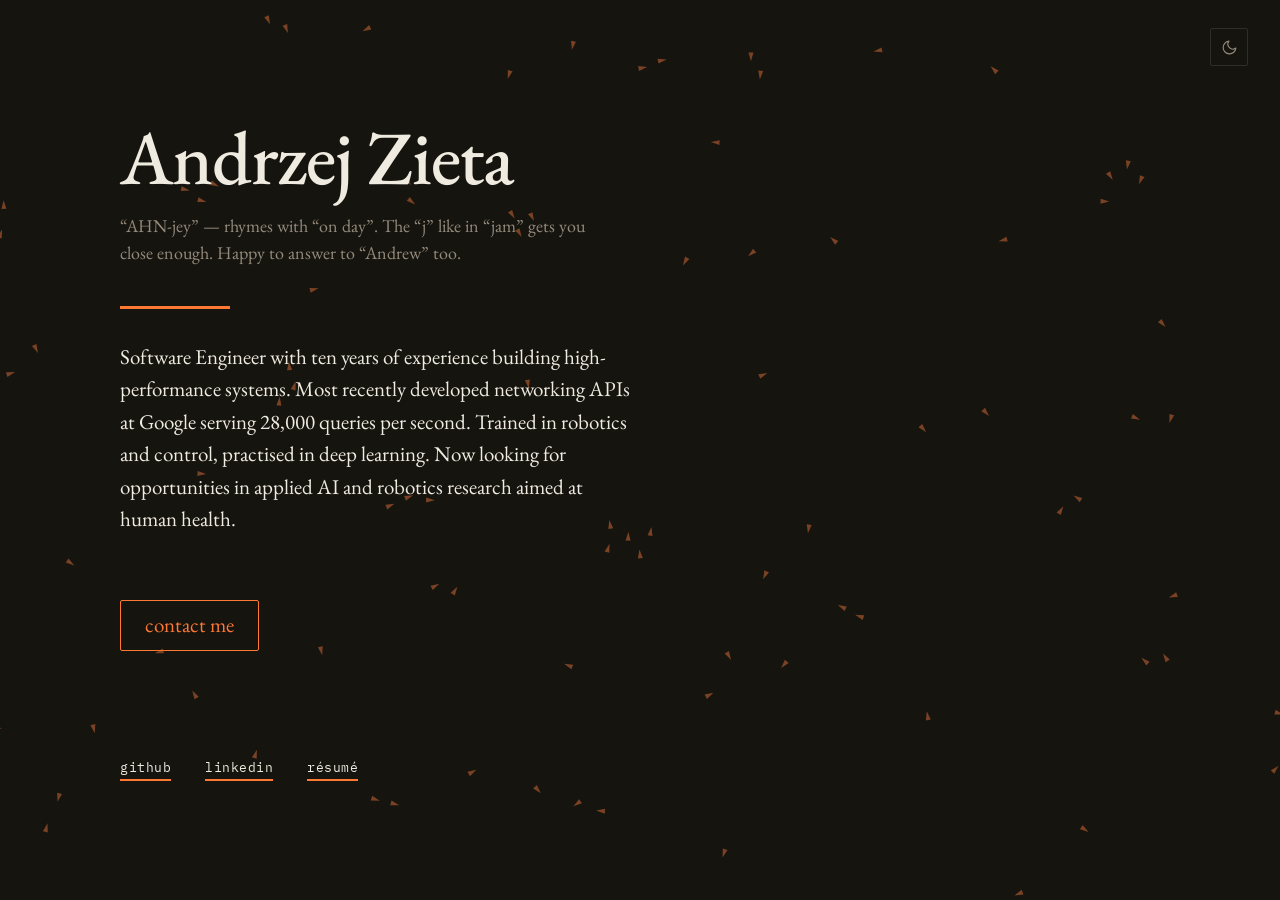
==== index.html @ e0896fff "Reword the closing line of the summary" ====
<!DOCTYPE html>
<html lang="en">
<head>
<meta charset="utf-8">
<meta name="viewport" content="width=device-width, initial-scale=1">
<title>Andrzej Zieta — Software Engineer</title>
<meta name="description" content="Andrzej Zieta — Software Engineer building high-performance systems, robotics and machine learning.">
<link rel="preconnect" href="https://fonts.googleapis.com">
<link rel="preconnect" href="https://fonts.gstatic.com" crossorigin>
<link rel="stylesheet" href="https://fonts.googleapis.com/css2?family=EB+Garamond:ital,wght@0,400;0,500;1,400&family=IBM+Plex+Mono:wght@400;500&display=swap">
<link rel="icon" type="image/png" href="favicon.png">
<link rel="stylesheet" href="css/styles.css">
<script>
  // Apply the stored theme before first paint to avoid a flash.
  (function () {
    var stored = localStorage.getItem('color-theme');
    if (stored !== 'light' && stored !== 'dark') return;
    document.documentElement.dataset.theme = stored;
  })();
</script>
</head>
<body>
  <canvas id="flock" aria-hidden="true"></canvas>

  <button id="theme-toggle" type="button" aria-label="Switch colour theme" title="Switch colour theme">
    <svg class="icon-sun" width="17" height="17" viewBox="0 0 24 24" fill="none" stroke="currentColor" stroke-width="1.6" stroke-linecap="round" stroke-linejoin="round" aria-hidden="true">
      <circle cx="12" cy="12" r="4.2"></circle>
      <path d="M12 2.4v2.2M12 19.4v2.2M4.2 4.2l1.6 1.6M18.2 18.2l1.6 1.6M2.4 12h2.2M19.4 12h2.2M4.2 19.8l1.6-1.6M18.2 5.8l1.6-1.6"></path>
    </svg>
    <svg class="icon-moon" width="17" height="17" viewBox="0 0 24 24" fill="none" stroke="currentColor" stroke-width="1.6" stroke-linecap="round" stroke-linejoin="round" aria-hidden="true">
      <path d="M21 12.8A9 9 0 1 1 11.2 3a7 7 0 0 0 9.8 9.8z"></path>
    </svg>
  </button>

  <main>
    <h1>Andrzej Zieta</h1>
    <p class="pronunciation">“AHN-jey” — rhymes with “on day”. The “j” like in “jam” gets you close enough. Happy to answer to “Andrew” too.</p>
    <hr class="rule">
    <p class="summary">Software Engineer with ten years of experience building high-performance systems. Most recently developed networking APIs at Google serving 28,000 queries per second. Trained in robotics and control, practised in deep learning. Now looking for opportunities in applied AI and robotics research aimed at human health.</p>

    <p class="cta"><a class="button" href="mailto:andrzejzieta@gmail.com">contact me</a></p>

    <nav class="links" aria-label="Profiles">
      <a href="https://www.github.com/zistabar" target="_blank" rel="noopener">github</a>
      <a href="https://www.linkedin.com/in/andrzej-zieta" target="_blank" rel="noopener">linkedin</a>
      <a href="https://drive.google.com/file/d/1kNOvYpzJ69HSVpzlXkBfioSwZXJhfryv/view" target="_blank" rel="noopener">résumé</a>
    </nav>
  </main>

  <aside id="footnote" hidden>
    <header>
      <span class="label">Footnote</span>
      <button id="footnote-close" type="button" aria-label="Close footnote">&times;</button>
    </header>
    <p>The little triangles drifting behind this page are
      <a href="https://en.wikipedia.org/wiki/Boids" target="_blank" rel="noopener"><em>boids</em></a>
      (Reynolds, 1986). No leader. Each one just avoids crowding, matches its neighbours' heading, drifts toward their centre.</p>
    <p class="muted">Starlings do it too, tracking their six or seven nearest neighbours.</p>
  </aside>

  <script src="js/boids.js"></script>
  <script src="js/main.js"></script>
</body>
</html>
---- css/styles.css ----
/* ---- Theme tokens ------------------------------------------------------- */
/* Dark is the default; html[data-theme="light"] opts out. */
:root {
  --bg: #16140f;
  --panel: #1e1b15;
  --fg: #f0ebe0;
  --muted: #948b7c;
  --line: #332e25;
  --accent: oklch(0.72 0.18 45);
  --boid: oklch(0.66 0.15 45);

  --serif: "EB Garamond", Georgia, serif;
  --mono: "IBM Plex Mono", ui-monospace, SFMono-Regular, Menlo, monospace;
}

html[data-theme="light"] {
  --bg: #fffdf7;
  --panel: #f4eee0;
  --fg: #100d07;
  --muted: #5d564a;
  --line: #c7bda6;
  --accent: oklch(0.49 0.21 33);
  --boid: oklch(0.55 0.18 33);
}

html[data-theme="dark"] {
  --bg: #16140f;
  --panel: #1e1b15;
  --fg: #f0ebe0;
  --muted: #948b7c;
  --line: #332e25;
  --accent: oklch(0.72 0.18 45);
  --boid: oklch(0.66 0.15 45);
}

/* ---- Base --------------------------------------------------------------- */
* { box-sizing: border-box; }

html, body {
  margin: 0;
  min-height: 100%;
  background: var(--bg);
  color: var(--fg);
  -webkit-font-smoothing: antialiased;
}

/* The canvas is fixed and click-through, so the page can scroll normally. */

a { color: var(--fg); text-decoration: none; }
a:hover { color: var(--accent); }

/* ---- Flock canvas ------------------------------------------------------- */
#flock {
  position: fixed;
  inset: 0;
  width: 100%;
  height: 100%;
  color: var(--boid); /* the script reads this as the boid fill colour */
  opacity: 0.5;
  pointer-events: none;
}

/* ---- Theme toggle ------------------------------------------------------- */
#theme-toggle {
  position: fixed;
  top: 28px;
  right: 32px;
  z-index: 3;
  display: flex;
  align-items: center;
  justify-content: center;
  width: 38px;
  height: 38px;
  color: var(--muted);
  background: transparent;
  border: 1px solid var(--line);
  border-radius: 2px;
  cursor: pointer;
}

#theme-toggle:hover { color: var(--accent); border-color: var(--accent); }

/* Show the icon of the theme currently in effect (dark by default). */
#theme-toggle .icon-sun { display: none; }
#theme-toggle .icon-moon { display: block; }
html[data-theme="light"] #theme-toggle .icon-sun { display: block; }
html[data-theme="light"] #theme-toggle .icon-moon { display: none; }
html[data-theme="dark"] #theme-toggle .icon-sun { display: none; }
html[data-theme="dark"] #theme-toggle .icon-moon { display: block; }

/* ---- Content ------------------------------------------------------------ */
main {
  position: relative;
  min-height: 100vh;
  padding: 96px 120px;
  display: flex;
  flex-direction: column;
  justify-content: center;
}

h1 {
  margin: 0;
  font-family: var(--serif);
  font-size: 76px;
  line-height: 1;
  letter-spacing: -0.015em;
  font-weight: 500;
}

.pronunciation {
  margin: 18px 0 0;
  font-family: var(--serif);
  font-size: 18px;
  line-height: 1.45;
  color: var(--muted);
  max-width: 52ch;
}

.rule {
  width: 110px;
  height: 3px;
  margin: 40px 0 0;
  border: 0;
  background: var(--accent);
}

.summary {
  margin: 32px 0 0;
  max-width: 52ch;
  font-family: var(--serif);
  font-size: 21px;
  line-height: 1.55;
  text-wrap: pretty;
}

/* Small label above the heading on 404.html. */
.status {
  margin: 0 0 20px;
  font-family: var(--mono);
  font-size: 12.5px;
  letter-spacing: 0.16em;
  text-transform: uppercase;
  color: var(--accent);
}

.cta { margin: 64px 0 0; }

.button {
  display: inline-block;
  font-family: var(--serif);
  font-size: 21px;
  line-height: 1.55;
  color: var(--accent);
  border: 1px solid var(--accent);
  border-radius: 2px;
  padding: 8px 24px;
}

.button:hover { color: var(--bg); background: var(--accent); }

.links {
  margin-top: clamp(64px, 12vh, 150px);
  display: flex;
  flex-wrap: wrap;
  gap: 14px 34px;
  font-family: var(--mono);
  font-size: 12.5px;
  letter-spacing: 0.04em;
}

.links a {
  border-bottom: 2px solid var(--accent);
  padding-bottom: 4px;
}

/* ---- Idle footnote ------------------------------------------------------ */
#footnote {
  position: fixed;
  right: 32px;
  bottom: 32px;
  z-index: 3;
  width: 330px;
  background: var(--panel);
  border: 1px solid var(--line);
  border-left: 3px solid var(--accent);
  border-radius: 2px;
  padding: 18px 20px 17px;
  animation: footnote-in 520ms ease both;
}

#footnote[hidden] { display: none; }

#footnote header {
  display: flex;
  align-items: baseline;
  gap: 8px;
}

#footnote .label {
  flex: 1;
  font-family: var(--mono);
  font-size: 10px;
  letter-spacing: 0.16em;
  text-transform: uppercase;
  color: var(--accent);
}

#footnote-close {
  background: transparent;
  border: 0;
  padding: 0;
  font-size: 15px;
  line-height: 1;
  color: var(--muted);
  cursor: pointer;
}

#footnote-close:hover { color: var(--accent); }

#footnote p {
  margin: 10px 0 0;
  font-family: var(--serif);
  font-size: 15.5px;
  line-height: 1.5;
  text-wrap: pretty;
}

#footnote p.muted { color: var(--muted); }
#footnote a { border-bottom: 1px solid var(--accent); }

@keyframes footnote-in {
  from { opacity: 0; transform: translateY(6px); }
  to   { opacity: 1; transform: translateY(0); }
}

/* ---- Small screens ------------------------------------------------------ */
@media (max-height: 820px) {
  main { padding: 72px 120px; }
  .cta { margin-top: 40px; }
  .links { margin-top: 48px; }
}

@media (max-width: 720px) {
  main { padding: 88px 28px 56px; }
  h1 { font-size: 46px; }
  .pronunciation { font-size: 16px; }
  .summary { font-size: 18px; }
  .button { font-size: 18px; }
  .links { margin-top: 56px; }
  /* The footnote is a desktop-only aside. */
  #footnote { display: none; }
}

@media (prefers-reduced-motion: reduce) {
  #footnote { animation: none; }
}
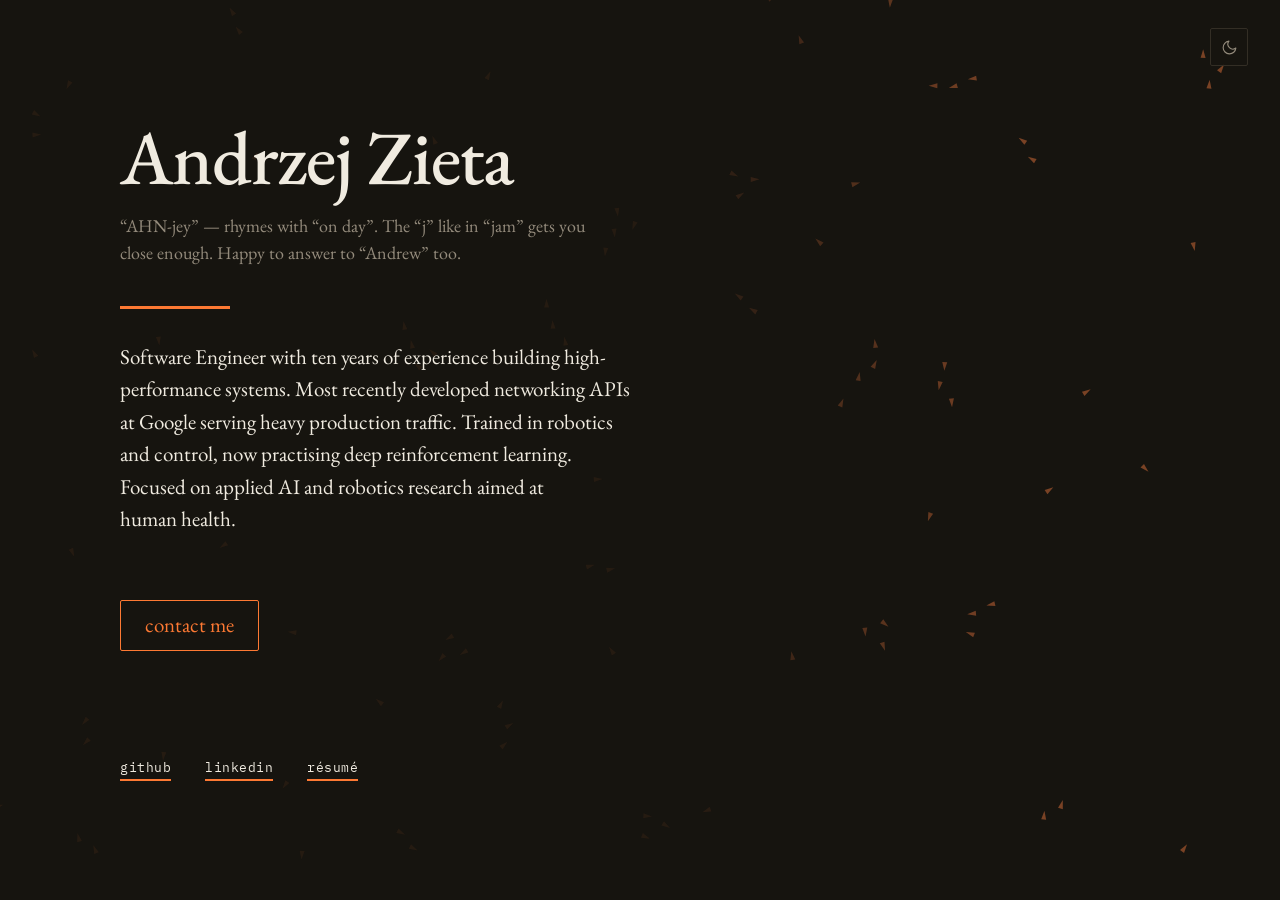
==== commit cea97ff0: "Update the bio paragraph Drop the queries-per-second figure and the job-seeking line; say the focus " ====
--- a/index.html
+++ b/index.html
@@ -36,7 +36,7 @@
     <h1>Andrzej Zieta</h1>
     <p class="pronunciation">“AHN-jey” — rhymes with “on day”. The “j” like in “jam” gets you close enough. Happy to answer to “Andrew” too.</p>
     <hr class="rule">
-    <p class="summary">Software Engineer with ten years of experience building high-performance systems. Most recently developed networking APIs at Google serving 28,000 queries per second. Trained in robotics and control, practised in deep learning. Now looking for opportunities in applied AI and robotics research aimed at human health.</p>
+    <p class="summary">Software Engineer with ten years of experience building high-performance systems. Most recently developed networking APIs at Google serving heavy production traffic. Trained in robotics and control, now practising deep reinforcement learning. Focused on applied AI and robotics research aimed at human health.</p>
 
     <p class="cta"><a class="button" href="mailto:andrzejzieta@gmail.com">contact me</a></p>
 
--- a/css/styles.css
+++ b/css/styles.css
@@ -58,6 +58,8 @@
   color: var(--boid); /* the script reads this as the boid fill colour */
   opacity: 0.5;
   pointer-events: none;
+  /* The fade over the text column is drawn per agent in boids.js — as a CSS mask
+     it cost a composite pass on every frame. */
 }
 
 /* ---- Theme toggle ------------------------------------------------------- */
@@ -96,6 +98,7 @@
   display: flex;
   flex-direction: column;
   justify-content: center;
+  --stack-gap: 64px; /* space above the button, and above the links on narrow screens */
 }
 
 h1 {
@@ -143,7 +146,7 @@
   color: var(--accent);
 }
 
-.cta { margin: 64px 0 0; }
+.cta { margin: var(--stack-gap) 0 0; }
 
 .button {
   display: inline-block;
@@ -235,18 +238,22 @@
 
 /* ---- Small screens ------------------------------------------------------ */
 @media (max-height: 820px) {
-  main { padding: 72px 120px; }
-  .cta { margin-top: 40px; }
+  main { padding: 72px 120px; --stack-gap: 40px; }
   .links { margin-top: 48px; }
 }
 
 @media (max-width: 720px) {
-  main { padding: 88px 28px 56px; }
+  /* "safe" keeps the centring from pushing the ends off-screen when the page
+     is taller than the viewport, which is the common case on a phone. */
+  main { padding: 88px 28px 56px; justify-content: safe center; }
+  /* Text spans the full width here, so dim the whole flock instead of fading a column. */
+  #flock { opacity: 0.3; }
   h1 { font-size: 46px; }
   .pronunciation { font-size: 16px; }
   .summary { font-size: 18px; }
   .button { font-size: 18px; }
-  .links { margin-top: 56px; }
+  /* Match the gap above the button, so the last line doesn't drift to the edge. */
+  .links { margin-top: var(--stack-gap); }
   /* The footnote is a desktop-only aside. */
   #footnote { display: none; }
 }
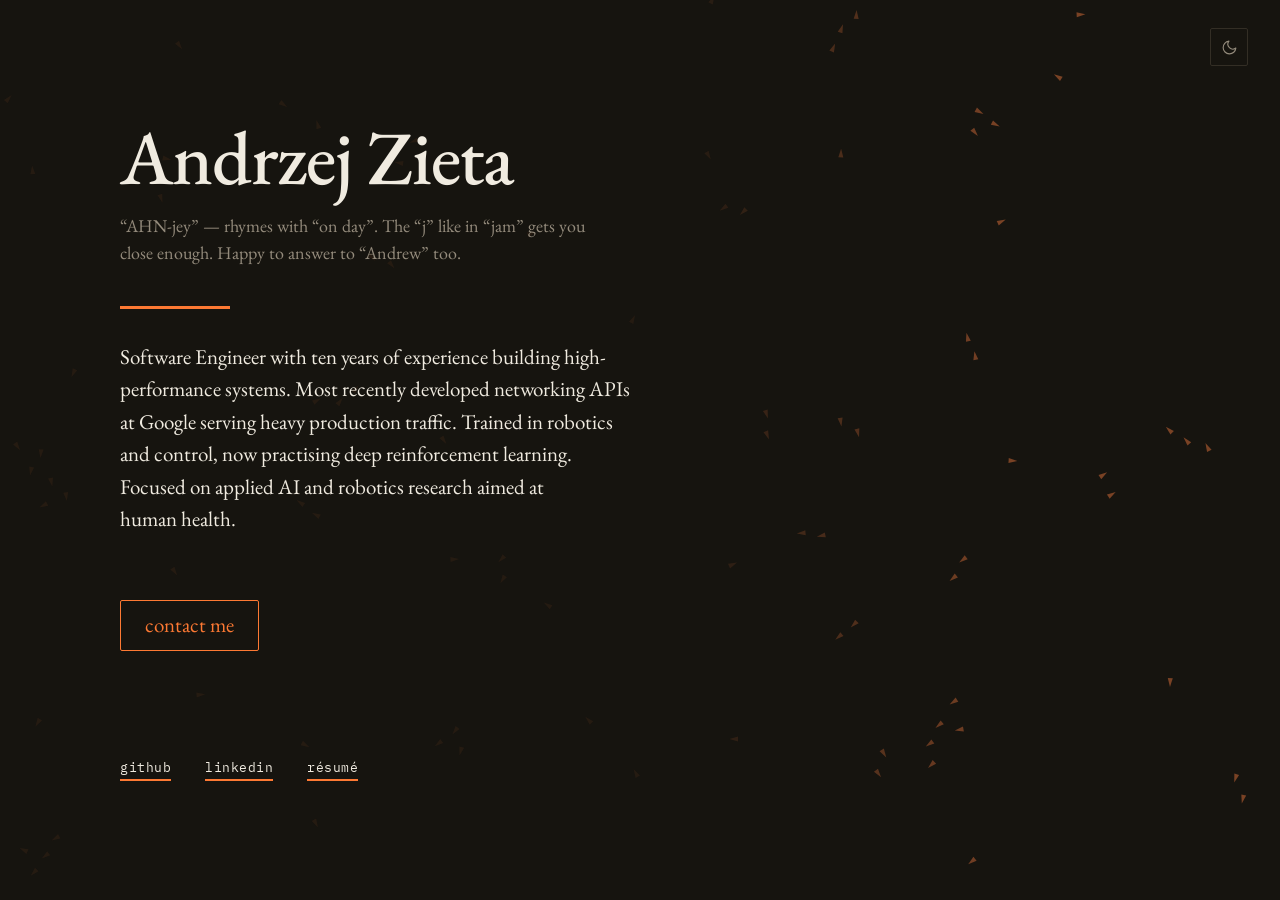
==== commit bf5e9ef0: "Use a plain hyphen in the page title" ====
--- a/index.html
+++ b/index.html
@@ -3,7 +3,7 @@
 <head>
 <meta charset="utf-8">
 <meta name="viewport" content="width=device-width, initial-scale=1">
-<title>Andrzej Zieta — Software Engineer</title>
+<title>Andrzej Zieta - Software Engineer</title>
 <meta name="description" content="Andrzej Zieta — Software Engineer building high-performance systems, robotics and machine learning.">
 <link rel="preconnect" href="https://fonts.googleapis.com">
 <link rel="preconnect" href="https://fonts.gstatic.com" crossorigin>
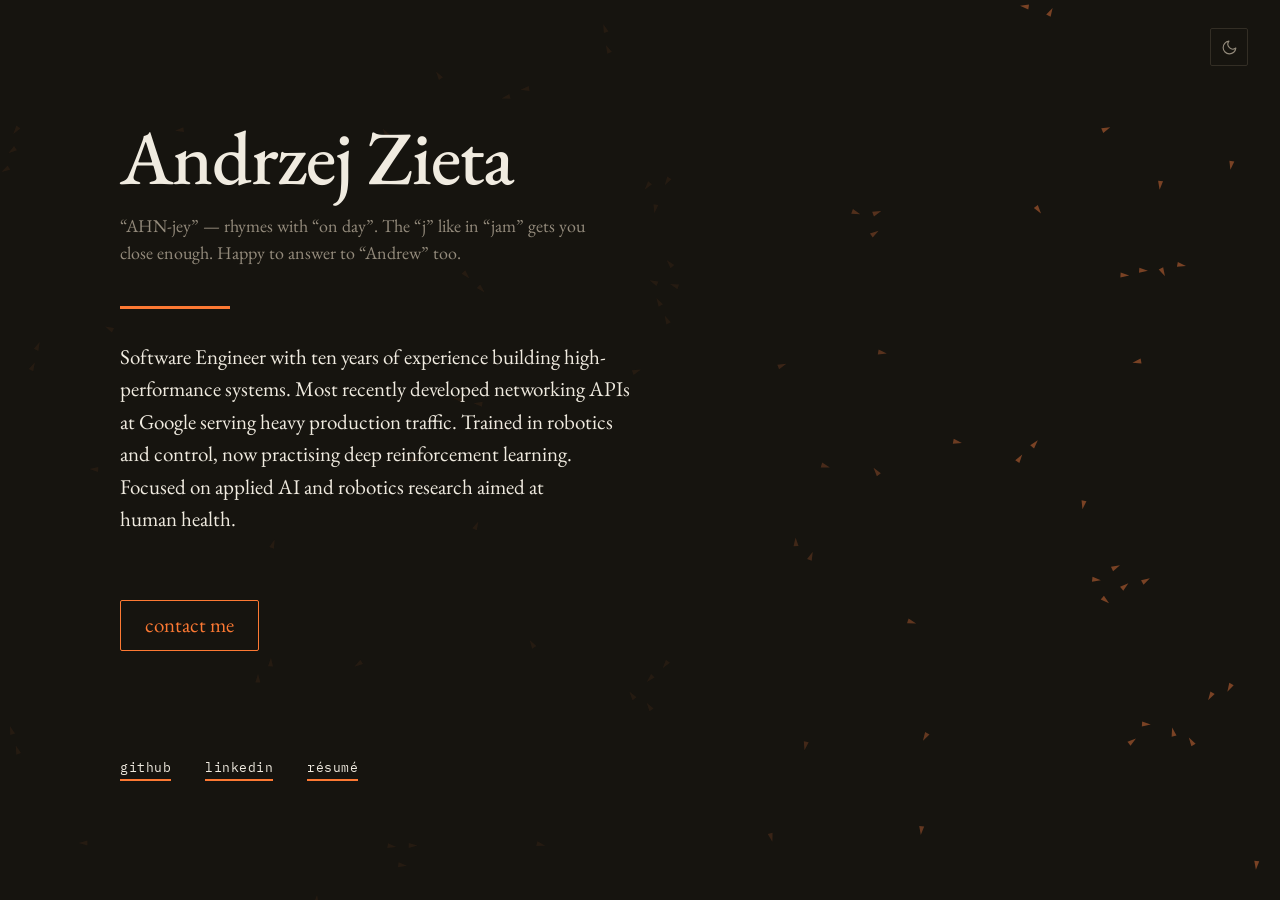
==== commit 301aaf86: "Point the résumé link at the new CV" ====
--- a/index.html
+++ b/index.html
@@ -43,7 +43,7 @@
     <nav class="links" aria-label="Profiles">
       <a href="https://www.github.com/zistabar" target="_blank" rel="noopener">github</a>
       <a href="https://www.linkedin.com/in/andrzej-zieta" target="_blank" rel="noopener">linkedin</a>
-      <a href="https://drive.google.com/file/d/1kNOvYpzJ69HSVpzlXkBfioSwZXJhfryv/view" target="_blank" rel="noopener">résumé</a>
+      <a href="https://drive.google.com/file/d/1xAd5VQs20veEBALJyse5eAqZwirjGjcy/view?usp=sharing" target="_blank" rel="noopener">résumé</a>
     </nav>
   </main>
 
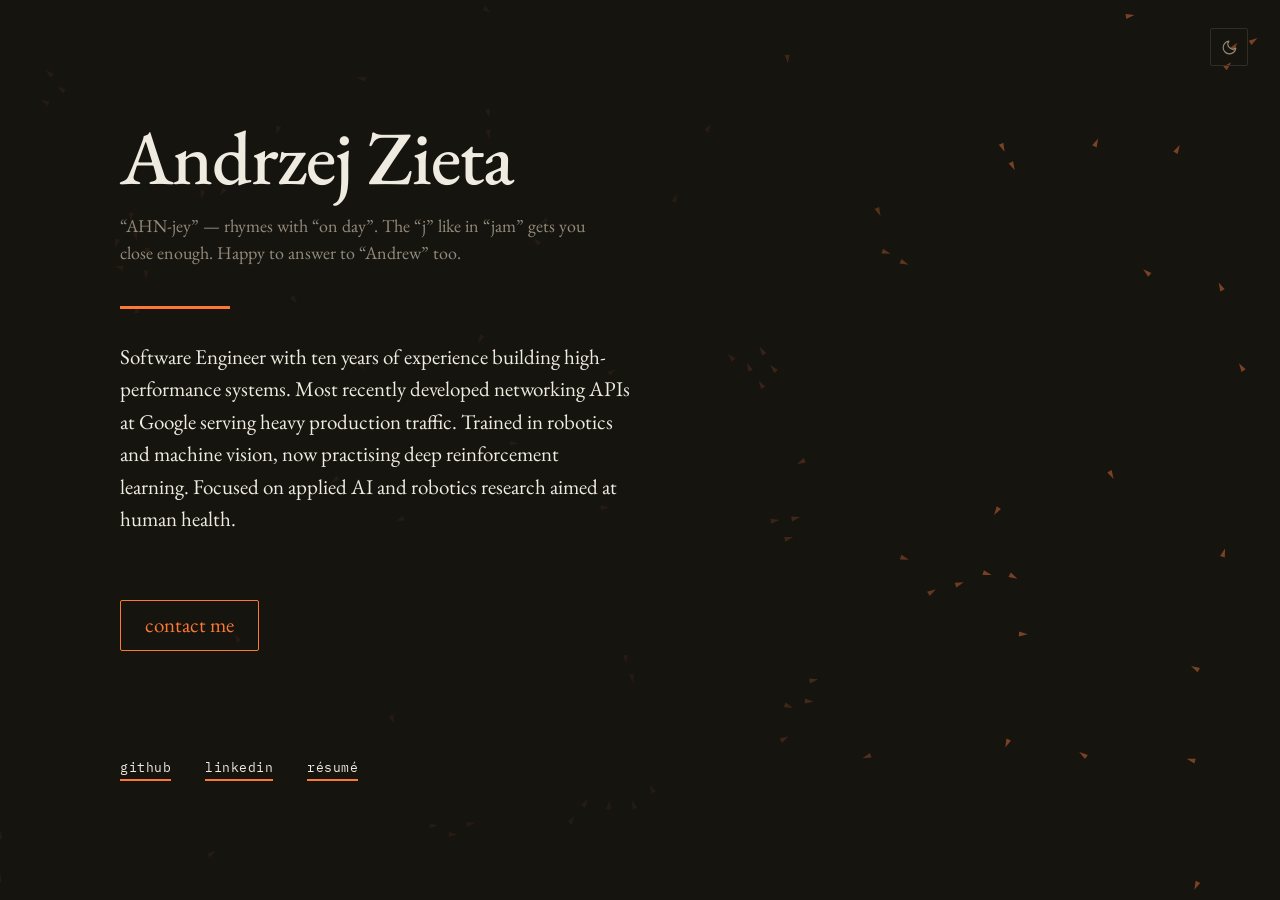
==== commit bb7d92ea: "Say machine vision instead of control in the bio" ====
--- a/index.html
+++ b/index.html
@@ -36,7 +36,7 @@
     <h1>Andrzej Zieta</h1>
     <p class="pronunciation">“AHN-jey” — rhymes with “on day”. The “j” like in “jam” gets you close enough. Happy to answer to “Andrew” too.</p>
     <hr class="rule">
-    <p class="summary">Software Engineer with ten years of experience building high-performance systems. Most recently developed networking APIs at Google serving heavy production traffic. Trained in robotics and control, now practising deep reinforcement learning. Focused on applied AI and robotics research aimed at human health.</p>
+    <p class="summary">Software Engineer with ten years of experience building high-performance systems. Most recently developed networking APIs at Google serving heavy production traffic. Trained in robotics and machine vision, now practising deep reinforcement learning. Focused on applied AI and robotics research aimed at human health.</p>
 
     <p class="cta"><a class="button" href="mailto:andrzejzieta@gmail.com">contact me</a></p>
 
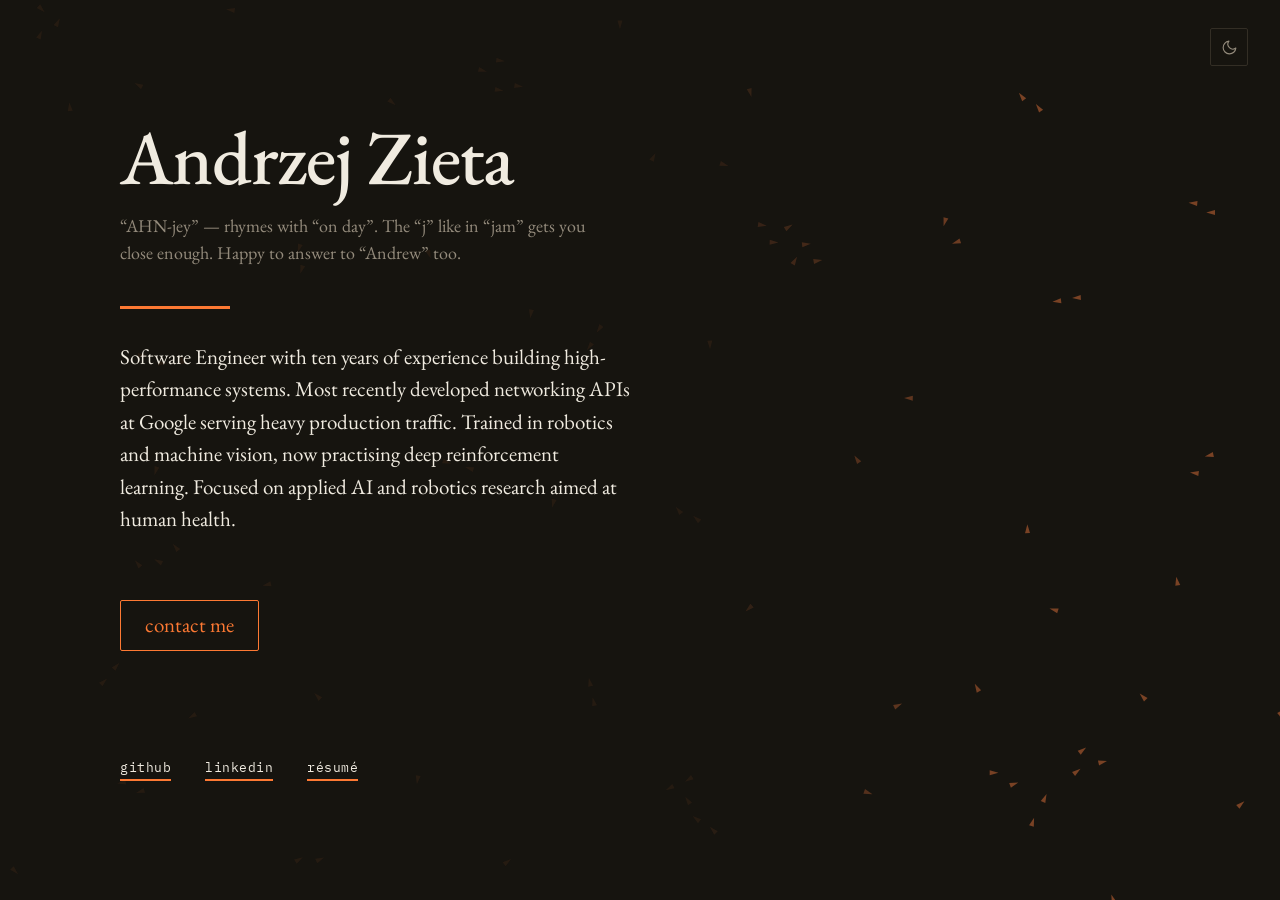
==== commit 7f2e1d6a: "Point the résumé link at the current CV" ====
--- a/index.html
+++ b/index.html
@@ -43,7 +43,7 @@
     <nav class="links" aria-label="Profiles">
       <a href="https://www.github.com/zistabar" target="_blank" rel="noopener">github</a>
       <a href="https://www.linkedin.com/in/andrzej-zieta" target="_blank" rel="noopener">linkedin</a>
-      <a href="https://drive.google.com/file/d/1xAd5VQs20veEBALJyse5eAqZwirjGjcy/view?usp=sharing" target="_blank" rel="noopener">résumé</a>
+      <a href="https://drive.google.com/file/d/1_uxuXtSYOZmIqEnPfz50-jo-jMEMRucL/view?usp=sharing" target="_blank" rel="noopener">résumé</a>
     </nav>
   </main>
 
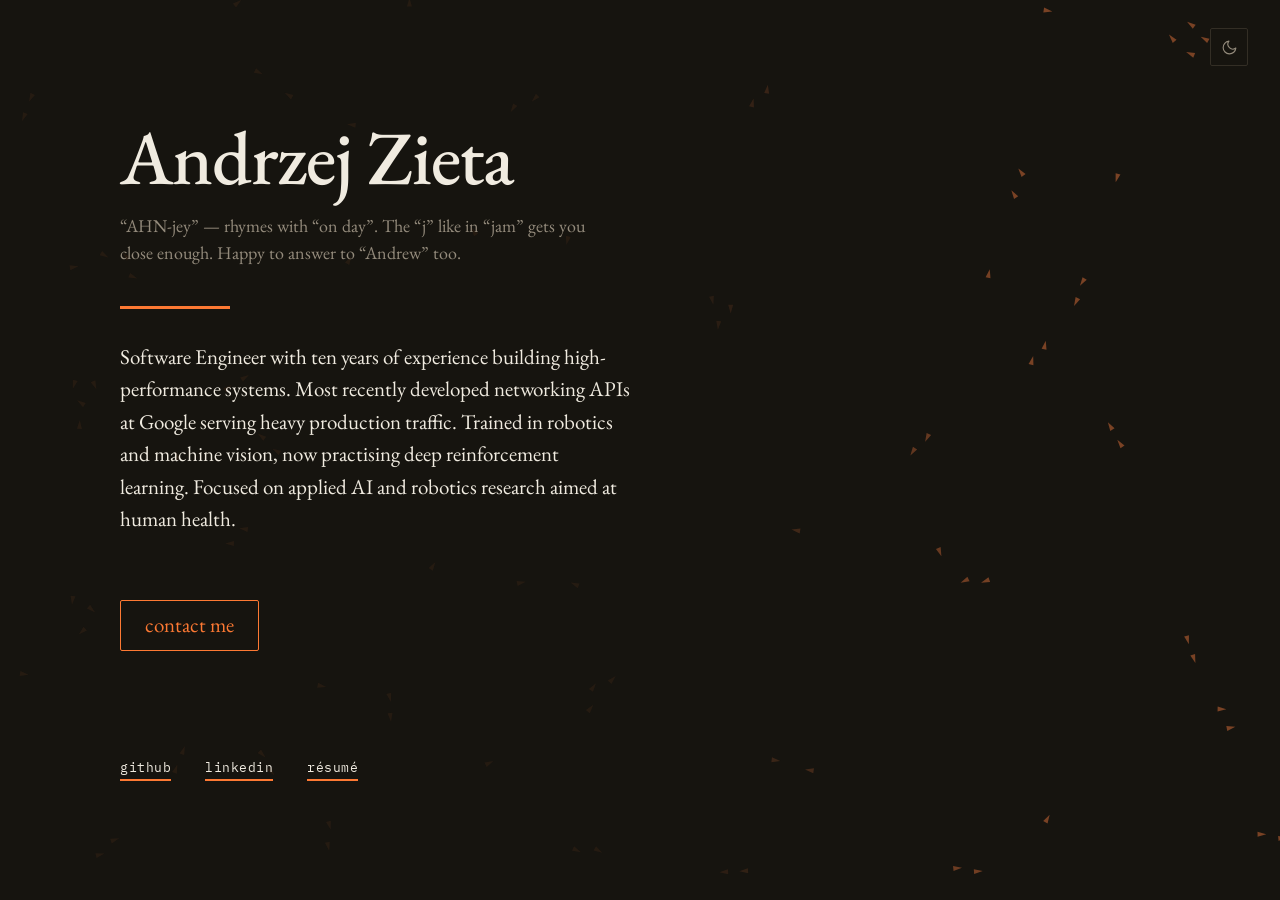
==== commit cfea89cd: "Point the résumé link at the new public CV" ====
--- a/index.html
+++ b/index.html
@@ -43,7 +43,7 @@
     <nav class="links" aria-label="Profiles">
       <a href="https://www.github.com/zistabar" target="_blank" rel="noopener">github</a>
       <a href="https://www.linkedin.com/in/andrzej-zieta" target="_blank" rel="noopener">linkedin</a>
-      <a href="https://drive.google.com/file/d/1_uxuXtSYOZmIqEnPfz50-jo-jMEMRucL/view?usp=sharing" target="_blank" rel="noopener">résumé</a>
+      <a href="https://drive.google.com/file/d/1rsFrlTkcIOD63rFmErOe7z0axYr3ePSK/view?usp=sharing" target="_blank" rel="noopener">résumé</a>
     </nav>
   </main>
 
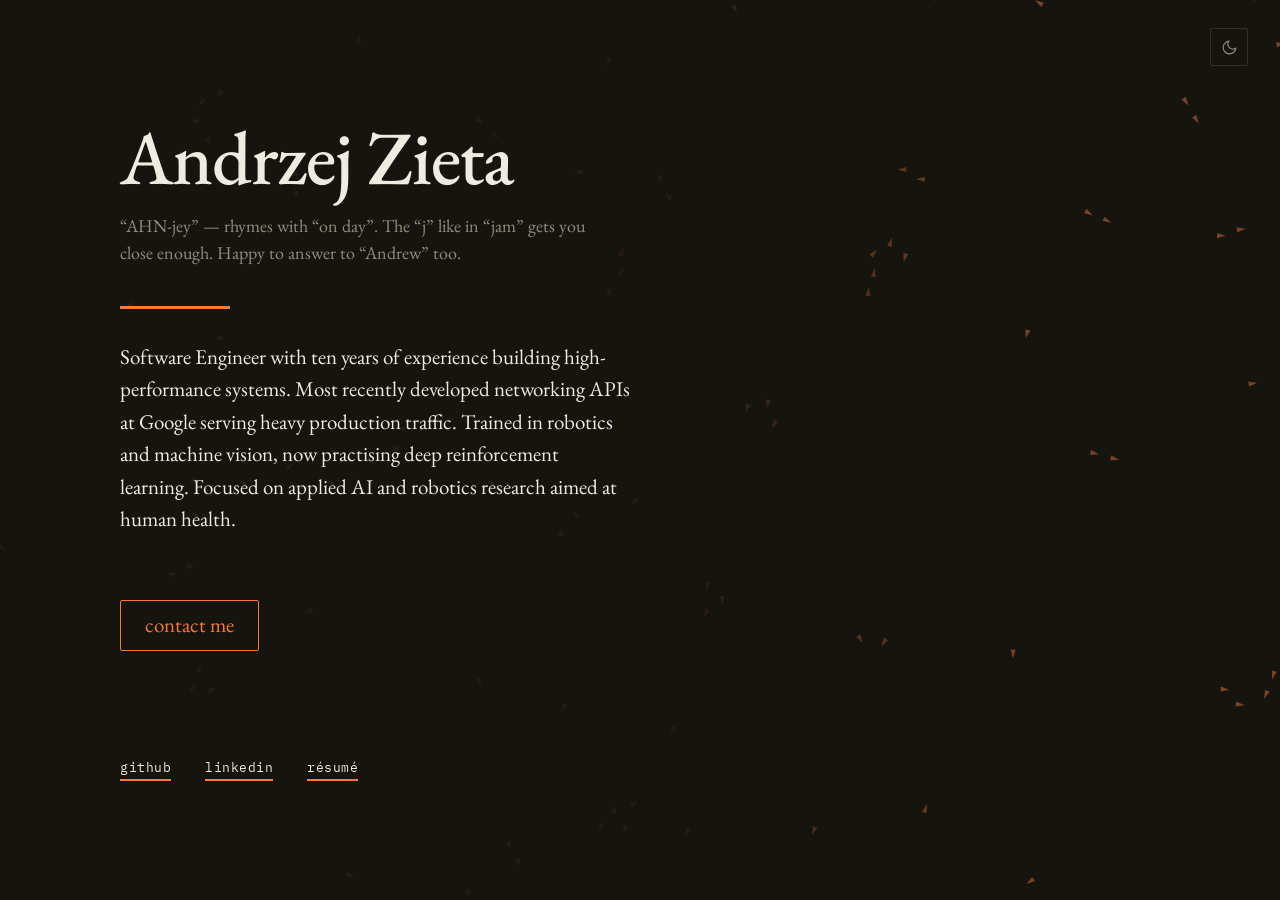
==== commit df552587: "Point the résumé link at the updated CV" ====
--- a/index.html
+++ b/index.html
@@ -43,7 +43,7 @@
     <nav class="links" aria-label="Profiles">
       <a href="https://www.github.com/zistabar" target="_blank" rel="noopener">github</a>
       <a href="https://www.linkedin.com/in/andrzej-zieta" target="_blank" rel="noopener">linkedin</a>
-      <a href="https://drive.google.com/file/d/1rsFrlTkcIOD63rFmErOe7z0axYr3ePSK/view?usp=sharing" target="_blank" rel="noopener">résumé</a>
+      <a href="https://drive.google.com/file/d/1iDJ6bOgK5APYdZzDiiYFJB_su_SCxOLR/view?usp=sharing" target="_blank" rel="noopener">résumé</a>
     </nav>
   </main>
 
